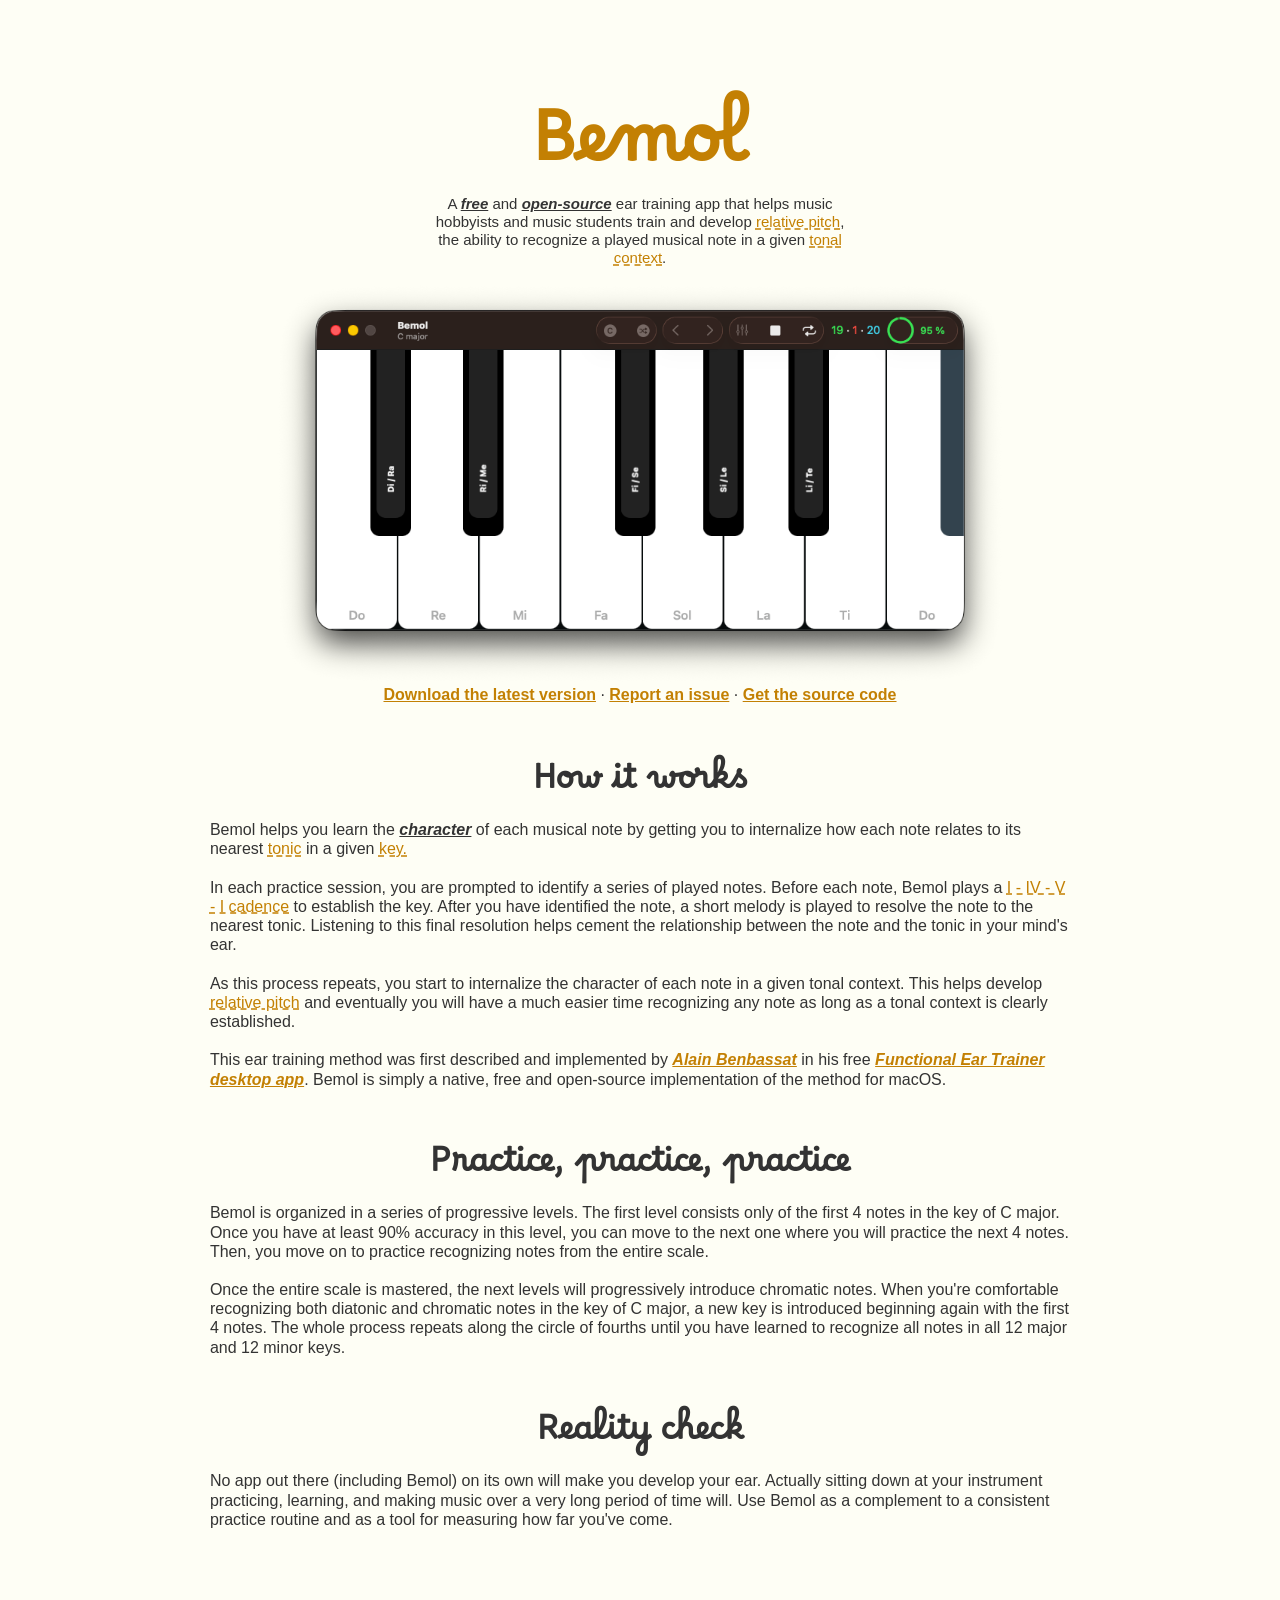
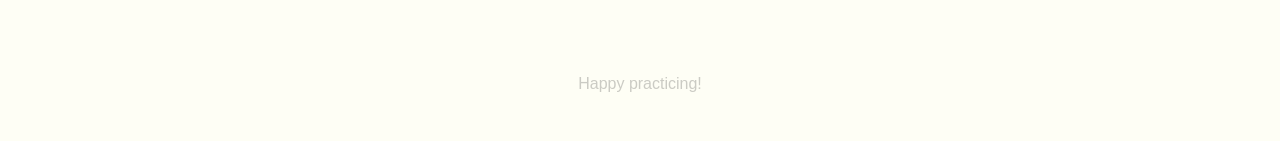
==== www/index.html @ 81cee124 "Add landing page" ====
<!DOCTYPE html>
<html lang="sv">
    <head>
        <link rel="canonical" href="https://bemol.fyi" />
        <link rel="icon" type="image/png" href="/assets/favicon-96x96.png" sizes="96x96" />
        <link rel="icon" type="image/svg+xml" href="/assets/favicon.svg" />
        <link rel="shortcut icon" href="/assets/favicon.ico" />
        <link rel="apple-touch-icon" sizes="180x180" href="/assets/apple-touch-icon.png" />
        <link rel="manifest" href="/assets/site.webmanifest" />        
        <meta name="msapplication-TileColor" content="#fefef5">
        <meta name="msapplication-TileImage" content="/assets/ms-icon-144x144.png">
        <link rel="mask-icon" href="/assets/safari-pinned-tab.svg">
        <meta name="theme-color" content="#fefef5">
        <link rel="preconnect" href="https://fonts.googleapis.com">
        <link rel="preconnect" href="https://fonts.gstatic.com" crossorigin>
        <link href="https://fonts.googleapis.com/css2?family=Borel&family=Momo+Signature&display=swap" rel="stylesheet">
        <link rel="stylesheet" href="./styles/main.css">
        <meta charset="utf-8">
        <meta name="viewport" content="width=device-width, initial-scale=1, maximum-scale=3, user-scalable=1">
        <meta name="description" content="Bemol helps people learn the character of each musical note by having them internalize how each note relates to its nearest tonic in a given key.>
        <meta property="og:type" content="website">
        <meta property="og:url" content="https://bemol.fyi">
        <meta property="og:title" content="Bemol &#8211; Develop relative pitch">
        <meta property="og:description" content="Bemol helps people learn the character of each musical note by having them internalize how each note relates to its nearest tonic in a given key.>
        <meta property="og:image" content="https://carotte.dev/assets/bemol-social.png">
        <title>Bemol &#8211; Develop relative pitch</title>
    </head>
    <body>
        <main>
            <div class="row">
                <h1 id="bemol" class="title">Bemol</h1>
                <p class="tagline">A <span class="highlight">free</span> and <span class="highlight">open-source</span> ear training app that helps music hobbyists and music students train and develop <a href="https://en.wikipedia.org/wiki/Relative_pitch" target="_blank">relative pitch</a>, the ability to recognize a played musical note in a given <a href="https://en.wikipedia.org/wiki/Tonic_(music)" target="_blank">tonal context</a>.</p>
            </div>
            <div class="row">
                <img src="./assets/bemol.png" class="showcase">
            </div>
            <div class="row">
                <span><a href="" target="_blank" class="cta">Download the latest version</a> · <a href="https://github.com/ftchirou/Bemol/issues/new" target="_blank" class="cta">Report an issue</a> · <a href="https://github.com/ftchirou/Bemol" target="_blank" class="cta">Get the source code</a></span>
            </div>
            <section>
                <div class="row">
                    <br>
                    <h2 id="#howItWorks">How it works</h2>
                    <p>Bemol helps you learn the <span class="highlight">character</span> of each musical note by getting you to internalize how each note relates to its nearest <a href="https://en.wikipedia.org/wiki/Tonic_(music)" target="_blank">tonic</a> in a given <a href="https://en.wikipedia.org/wiki/Key_(music)" target="_blank">key.</a><br><br>
                    In each practice session, you are prompted to identify a series of played notes. Before each note, Bemol plays a <a href="https://en.wikipedia.org/wiki/Cadence" target="_blank">I - IV - V - I cadence</a> to establish the key. After you have identified the note, a short melody is played to resolve the note to the nearest tonic. Listening to this final resolution helps cement the relationship between the note and the tonic in your mind's ear.<br><br>
                    As this process repeats, you start to internalize the character of each note in a given tonal context. This helps develop <a href="https://en.wikipedia.org/wiki/Relative_pitch" target="_blank">relative pitch</a> and eventually you will have a much easier time recognizing any note as long as a tonal context is clearly established.<br><br>
                    This ear training method was first described and implemented by <a href="https://www.miles.be/" target="_blank" class="highlight">Alain Benbassat</a> in his free <a href="https://www.miles.be/software/functional-ear-trainer-v2/" target="_blank" class="highlight">Functional Ear Trainer desktop app</a>. Bemol is simply a native, free and open-source implementation of the method for macOS.</p>
                </div>
            </section>
            <section>
                <div class="row">
                    <h2 id="#practice">Practice, practice, practice</h2>
                    <p>Bemol is organized in a series of progressive levels. The first level consists only of the first 4 notes in the key of C major. Once you have at least 90% accuracy in this level, you can move to the next one where you will practice the next 4 notes. Then, you move on to practice recognizing notes from the entire scale.<br><br>
                    Once the entire scale is mastered, the next levels will progressively introduce chromatic notes. When you're comfortable recognizing both diatonic and chromatic notes in the key of C major, a new key is introduced beginning again with the first 4 notes. The whole process repeats along the circle of fourths until you have learned to recognize all notes in all 12 major and 12 minor keys.</p>
                </div>
            </section>
            <section>
                <div class="row">
                    <h2 id="#realityCheck">Reality check</h2>
                    <p>No app out there (including Bemol) on its own will make you develop your ear. Actually sitting down at your instrument practicing, learning, and making music over a very long period of time will. Use Bemol as a complement to a consistent practice routine and as a tool for measuring how far you've come.</p>
                </div>
            </section>
        </main>
        <footer>Happy practicing!</footer>
    </body>
</html>
---- www/styles/main.css ----
* {
    -webkit-font-smoothing: antialiased;
    -moz-osx-font-smoothing: grayscale;
}

*,
*::before,
*::after {
  box-sizing: border-box;
}

:root {
    --background-color: #fefef5;
    --primary-color: #c38003;
    --primary-color-hover: #e9a11c;
    --primary-color-pressed: #cf8908;
    --link-decoration-color: #e5c790;
    --text-color: #333333;
    --footer-text-color: rgba(53, 52, 52, 0.25);
}

html, body {
    font-family: -apple-system, "BlinkMacSystemFont", "Avenir", "Avenir Next", "Segoe UI", "Roboto", "Oxygen", "Ubuntu", "Cantarell", "Fira Sans", "Droid Sans", "Helvetica Neue", sans-serif;    
    font-size: 100%;
    background-color: var(--background-color);
    text-align: left;
    color: var(--text-color);
    height: 100%;
    width: 100%;
    margin: inherit;
    -webkit-font-smoothing: antialiased;
    -moz-osx-font-smoothing: grayscale;
    text-rendering: optimizeLegibility;
}

body, footer {
    width: 80%;
    margin: auto;
}

main {
    display: flex;
    flex-direction: row;
    flex-wrap: wrap;
    align-items: center;
    justify-content: center;
    padding: 8%;
}

section {
    margin-top: 24px;
}

.row {
    width: 100%;
    display: grid;
    place-items: center;
}

.title {
    font-family: Borel, 'Momo Signature', -apple-system, "BlinkMacSystemFont", "Avenir", "Avenir Next", "Segoe UI", "Roboto", "Oxygen", "Ubuntu", "Cantarell", "Fira Sans", "Droid Sans", "Helvetica Neue", sans-serif;
    font-size: 68px;
    color: var(--primary-color);
    margin-bottom: 0;
    line-height: 1em;
}

.tagline {
    margin-top: 0;
    width: 50%;
    text-align: center;
    font-size: 15px;
}

h2 {
    font-family: Borel, 'Momo Signature', -apple-system, "BlinkMacSystemFont", "Avenir", "Avenir Next", "Segoe UI", "Roboto", "Oxygen", "Ubuntu", "Cantarell", "Fira Sans", "Droid Sans", "Helvetica Neue", sans-serif;
    font-size: 32px;
    line-height: 1em;
    margin-bottom: 0;
}

.showcase {
    width: 85%;
    max-width: 972px;
}

p {
    line-height: 1.2em;
}

a {
    color: var(--primary-color);
    text-decoration: underline dashed;
    font-weight: 500;
}

a:hover {
    color: var(--primary-color-hover);
}

a:active {
    color: var(--primary-color-pressed);
}

.highlight {
    font-style: italic;
    text-decoration: underline;
    font-weight: bold;
}

.cta {
    font-weight: bold;
    text-decoration: underline;
}

footer {
    padding: 48px;
    text-align: center;
    color: var(--footer-text-color);
}
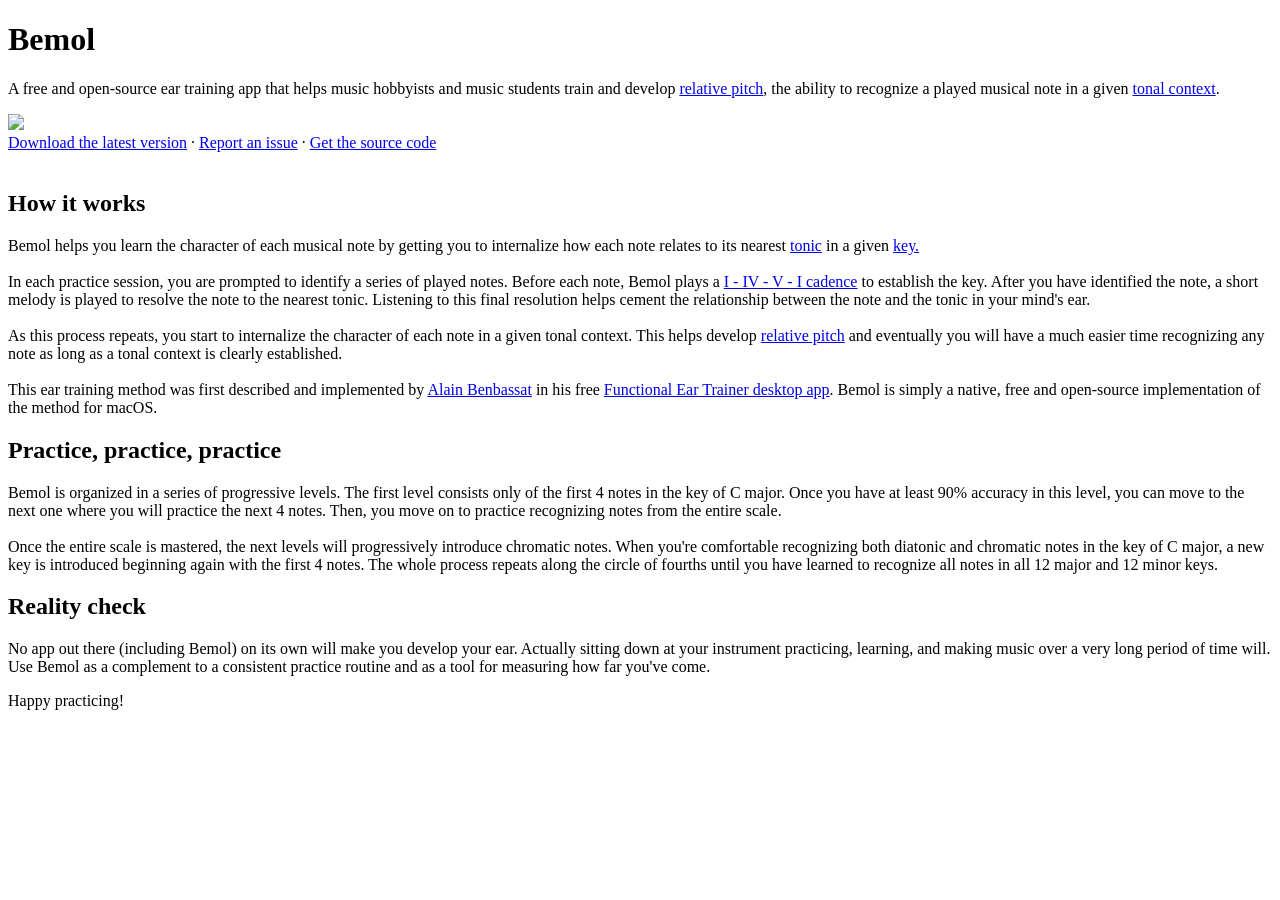
==== commit 72de3ff4: "Fix assets links" ====
--- a/www/index.html
+++ b/www/index.html
@@ -14,7 +14,7 @@
         <link rel="preconnect" href="https://fonts.googleapis.com">
         <link rel="preconnect" href="https://fonts.gstatic.com" crossorigin>
         <link href="https://fonts.googleapis.com/css2?family=Borel&family=Momo+Signature&display=swap" rel="stylesheet">
-        <link rel="stylesheet" href="./styles/main.css">
+        <link rel="stylesheet" href="/styles/main.css">
         <meta charset="utf-8">
         <meta name="viewport" content="width=device-width, initial-scale=1, maximum-scale=3, user-scalable=1">
         <meta name="description" content="Bemol helps people learn the character of each musical note by having them internalize how each note relates to its nearest tonic in a given key.>
@@ -22,7 +22,7 @@
         <meta property="og:url" content="https://bemol.fyi">
         <meta property="og:title" content="Bemol &#8211; Develop relative pitch">
         <meta property="og:description" content="Bemol helps people learn the character of each musical note by having them internalize how each note relates to its nearest tonic in a given key.>
-        <meta property="og:image" content="https://carotte.dev/assets/bemol-social.png">
+        <meta property="og:image" content="https://bemol.fyi/assets/bemol-social.png">
         <title>Bemol &#8211; Develop relative pitch</title>
     </head>
     <body>
@@ -32,10 +32,10 @@
                 <p class="tagline">A <span class="highlight">free</span> and <span class="highlight">open-source</span> ear training app that helps music hobbyists and music students train and develop <a href="https://en.wikipedia.org/wiki/Relative_pitch" target="_blank">relative pitch</a>, the ability to recognize a played musical note in a given <a href="https://en.wikipedia.org/wiki/Tonic_(music)" target="_blank">tonal context</a>.</p>
             </div>
             <div class="row">
-                <img src="./assets/bemol.png" class="showcase">
+                <img src="/assets/bemol.png" class="showcase">
             </div>
             <div class="row">
-                <span><a href="" target="_blank" class="cta">Download the latest version</a> · <a href="https://github.com/ftchirou/Bemol/issues/new" target="_blank" class="cta">Report an issue</a> · <a href="https://github.com/ftchirou/Bemol" target="_blank" class="cta">Get the source code</a></span>
+                <span><a href="https://github.com/ftchirou/Bemol/actions/runs/28158418162/artifacts/7873284077" target="_blank" class="cta">Download the latest version</a> · <a href="https://github.com/ftchirou/Bemol/issues/new" target="_blank" class="cta">Report an issue</a> · <a href="https://github.com/ftchirou/Bemol" target="_blank" class="cta">Get the source code</a></span>
             </div>
             <section>
                 <div class="row">
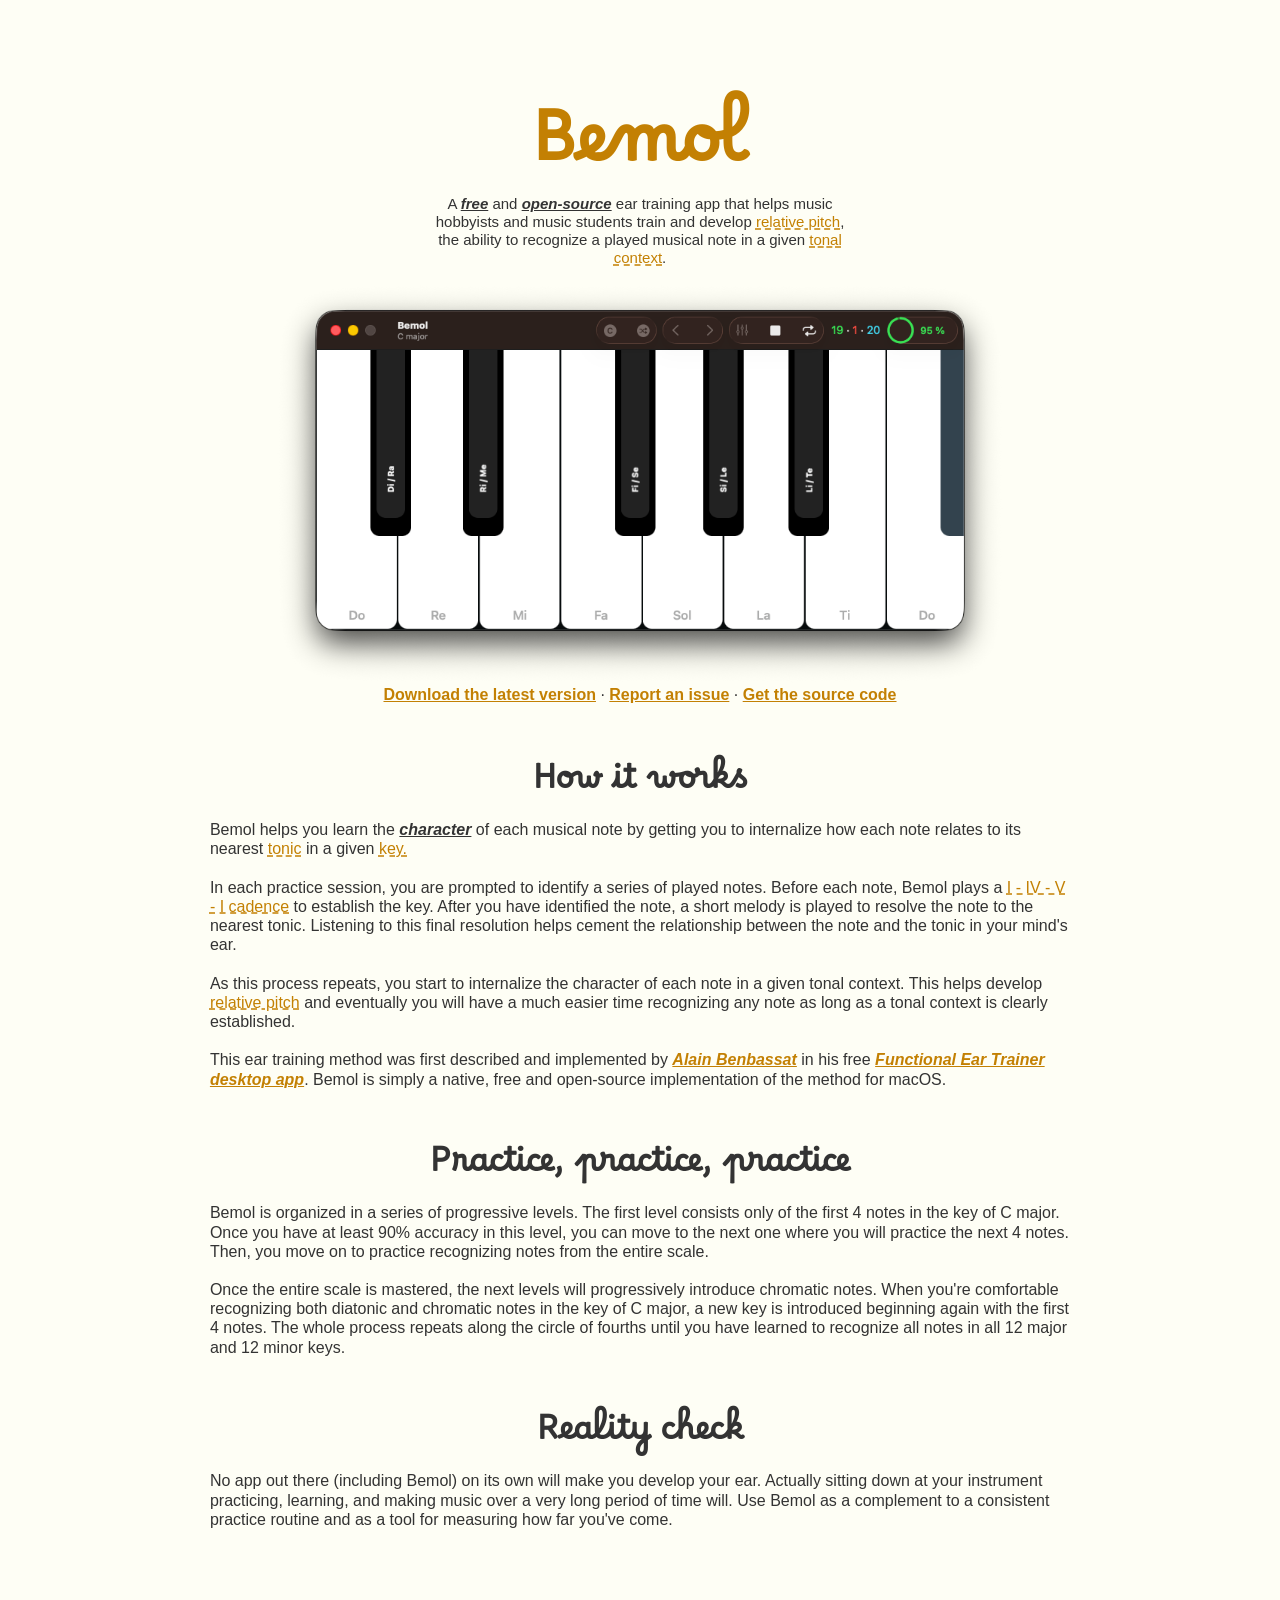
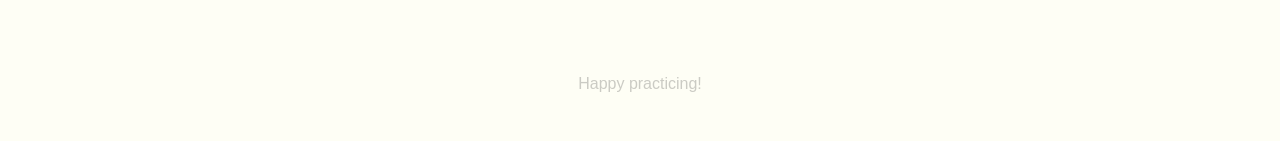
==== commit 8e903c86: "Update assets links" ====
--- a/www/index.html
+++ b/www/index.html
@@ -1,20 +1,20 @@
 <!DOCTYPE html>
-<html lang="sv">
+<html lang="en">
     <head>
         <link rel="canonical" href="https://bemol.fyi" />
-        <link rel="icon" type="image/png" href="/assets/favicon-96x96.png" sizes="96x96" />
-        <link rel="icon" type="image/svg+xml" href="/assets/favicon.svg" />
-        <link rel="shortcut icon" href="/assets/favicon.ico" />
-        <link rel="apple-touch-icon" sizes="180x180" href="/assets/apple-touch-icon.png" />
-        <link rel="manifest" href="/assets/site.webmanifest" />        
+        <link rel="icon" type="image/png" href="./assets/favicon-96x96.png" sizes="96x96" />
+        <link rel="icon" type="image/svg+xml" href="./assets/favicon.svg" />
+        <link rel="shortcut icon" href="./assets/favicon.ico" />
+        <link rel="apple-touch-icon" sizes="180x180" href="./assets/apple-touch-icon.png" />
+        <link rel="manifest" href="./assets/site.webmanifest" />        
         <meta name="msapplication-TileColor" content="#fefef5">
-        <meta name="msapplication-TileImage" content="/assets/ms-icon-144x144.png">
-        <link rel="mask-icon" href="/assets/safari-pinned-tab.svg">
+        <meta name="msapplication-TileImage" content="./assets/ms-icon-144x144.png">
+        <link rel="mask-icon" href="./assets/safari-pinned-tab.svg">
         <meta name="theme-color" content="#fefef5">
         <link rel="preconnect" href="https://fonts.googleapis.com">
         <link rel="preconnect" href="https://fonts.gstatic.com" crossorigin>
         <link href="https://fonts.googleapis.com/css2?family=Borel&family=Momo+Signature&display=swap" rel="stylesheet">
-        <link rel="stylesheet" href="/styles/main.css">
+        <link rel="stylesheet" href="./styles/main.css">
         <meta charset="utf-8">
         <meta name="viewport" content="width=device-width, initial-scale=1, maximum-scale=3, user-scalable=1">
         <meta name="description" content="Bemol helps people learn the character of each musical note by having them internalize how each note relates to its nearest tonic in a given key.>
@@ -32,10 +32,10 @@
                 <p class="tagline">A <span class="highlight">free</span> and <span class="highlight">open-source</span> ear training app that helps music hobbyists and music students train and develop <a href="https://en.wikipedia.org/wiki/Relative_pitch" target="_blank">relative pitch</a>, the ability to recognize a played musical note in a given <a href="https://en.wikipedia.org/wiki/Tonic_(music)" target="_blank">tonal context</a>.</p>
             </div>
             <div class="row">
-                <img src="/assets/bemol.png" class="showcase">
+                <img src="./assets/bemol.png" class="showcase">
             </div>
             <div class="row">
-                <span><a href="https://github.com/ftchirou/Bemol/actions/runs/28158418162/artifacts/7873284077" target="_blank" class="cta">Download the latest version</a> · <a href="https://github.com/ftchirou/Bemol/issues/new" target="_blank" class="cta">Report an issue</a> · <a href="https://github.com/ftchirou/Bemol" target="_blank" class="cta">Get the source code</a></span>
+                <span><a href="https://github.com/ftchirou/Bemol/actions/runs/28166715713/artifacts/7876706214" target="_blank" class="cta">Download the latest version</a> · <a href="https://github.com/ftchirou/Bemol/issues/new" target="_blank" class="cta">Report an issue</a> · <a href="https://github.com/ftchirou/Bemol" target="_blank" class="cta">Get the source code</a></span>
             </div>
             <section>
                 <div class="row">
--- a/www/styles/main.css
+++ b/www/styles/main.css
@@ -0,0 +1,120 @@
+* {
+    -webkit-font-smoothing: antialiased;
+    -moz-osx-font-smoothing: grayscale;
+}
+
+*,
+*::before,
+*::after {
+  box-sizing: border-box;
+}
+
+:root {
+    --background-color: #fefef5;
+    --primary-color: #c38003;
+    --primary-color-hover: #e9a11c;
+    --primary-color-pressed: #cf8908;
+    --link-decoration-color: #e5c790;
+    --text-color: #333333;
+    --footer-text-color: rgba(53, 52, 52, 0.25);
+}
+
+html, body {
+    font-family: -apple-system, "BlinkMacSystemFont", "Avenir", "Avenir Next", "Segoe UI", "Roboto", "Oxygen", "Ubuntu", "Cantarell", "Fira Sans", "Droid Sans", "Helvetica Neue", sans-serif;    
+    font-size: 100%;
+    background-color: var(--background-color);
+    text-align: left;
+    color: var(--text-color);
+    height: 100%;
+    width: 100%;
+    margin: inherit;
+    -webkit-font-smoothing: antialiased;
+    -moz-osx-font-smoothing: grayscale;
+    text-rendering: optimizeLegibility;
+}
+
+body, footer {
+    width: 80%;
+    margin: auto;
+}
+
+main {
+    display: flex;
+    flex-direction: row;
+    flex-wrap: wrap;
+    align-items: center;
+    justify-content: center;
+    padding: 8%;
+}
+
+section {
+    margin-top: 24px;
+}
+
+.row {
+    width: 100%;
+    display: grid;
+    place-items: center;
+}
+
+.title {
+    font-family: Borel, 'Momo Signature', -apple-system, "BlinkMacSystemFont", "Avenir", "Avenir Next", "Segoe UI", "Roboto", "Oxygen", "Ubuntu", "Cantarell", "Fira Sans", "Droid Sans", "Helvetica Neue", sans-serif;
+    font-size: 68px;
+    color: var(--primary-color);
+    margin-bottom: 0;
+    line-height: 1em;
+}
+
+.tagline {
+    margin-top: 0;
+    width: 50%;
+    text-align: center;
+    font-size: 15px;
+}
+
+h2 {
+    font-family: Borel, 'Momo Signature', -apple-system, "BlinkMacSystemFont", "Avenir", "Avenir Next", "Segoe UI", "Roboto", "Oxygen", "Ubuntu", "Cantarell", "Fira Sans", "Droid Sans", "Helvetica Neue", sans-serif;
+    font-size: 32px;
+    line-height: 1em;
+    margin-bottom: 0;
+}
+
+.showcase {
+    width: 85%;
+    max-width: 972px;
+}
+
+p {
+    line-height: 1.2em;
+}
+
+a {
+    color: var(--primary-color);
+    text-decoration: underline dashed;
+    font-weight: 500;
+}
+
+a:hover {
+    color: var(--primary-color-hover);
+}
+
+a:active {
+    color: var(--primary-color-pressed);
+}
+
+.highlight {
+    font-style: italic;
+    text-decoration: underline;
+    font-weight: bold;
+}
+
+.cta {
+    font-weight: bold;
+    text-decoration: underline;
+}
+
+footer {
+    padding: 48px;
+    text-align: center;
+    color: var(--footer-text-color);
+}
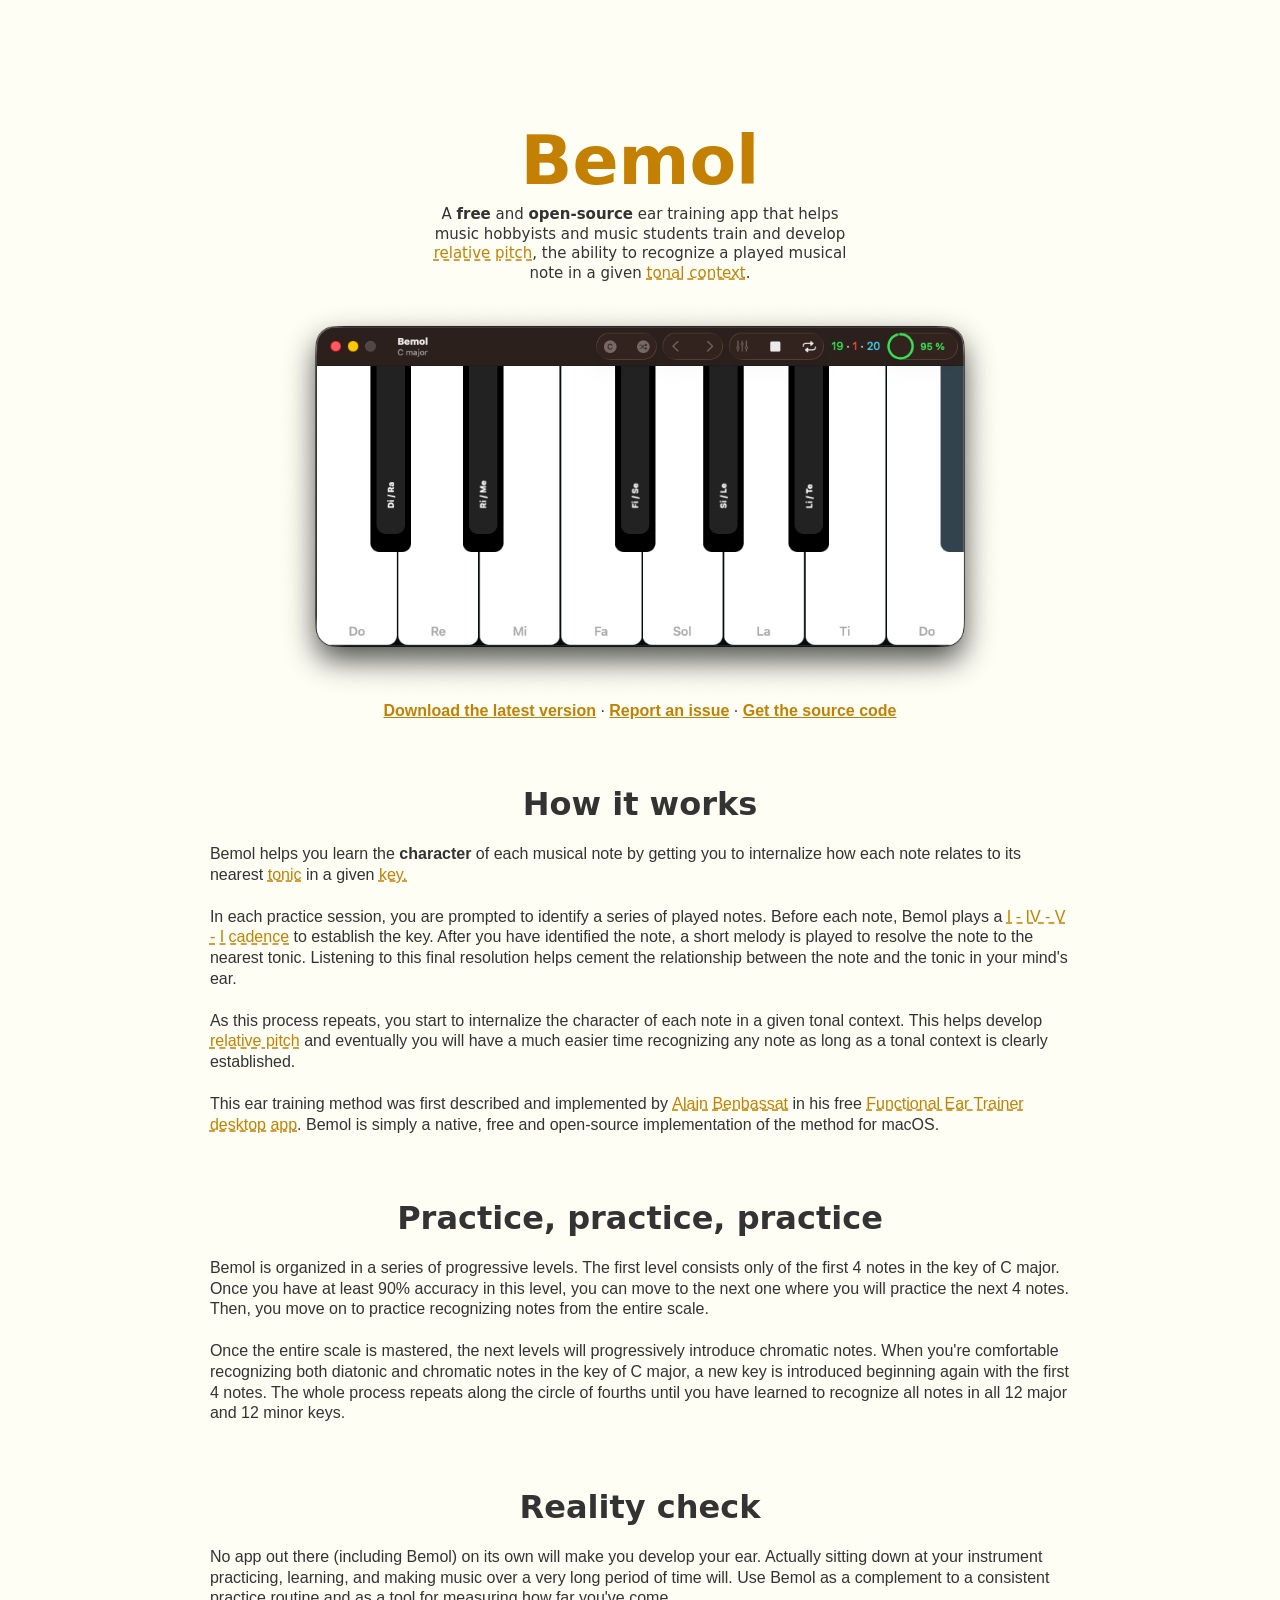
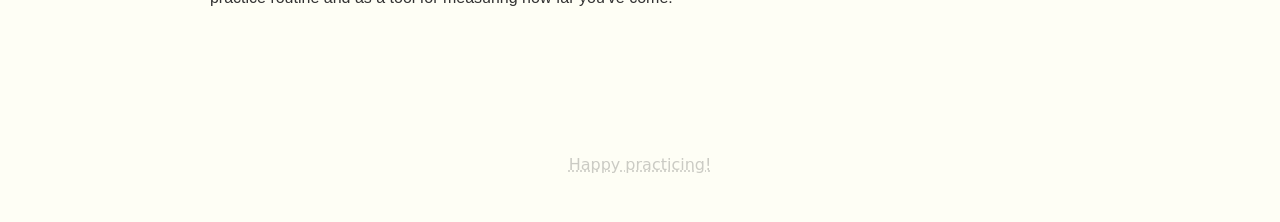
==== commit dcbe65f8: "Update download link" ====
--- a/www/index.html
+++ b/www/index.html
@@ -11,9 +11,6 @@
         <meta name="msapplication-TileImage" content="./assets/ms-icon-144x144.png">
         <link rel="mask-icon" href="./assets/safari-pinned-tab.svg">
         <meta name="theme-color" content="#fefef5">
-        <link rel="preconnect" href="https://fonts.googleapis.com">
-        <link rel="preconnect" href="https://fonts.gstatic.com" crossorigin>
-        <link href="https://fonts.googleapis.com/css2?family=Borel&family=Momo+Signature&display=swap" rel="stylesheet">
         <link rel="stylesheet" href="./styles/main.css">
         <meta charset="utf-8">
         <meta name="viewport" content="width=device-width, initial-scale=1, maximum-scale=3, user-scalable=1">
@@ -35,7 +32,7 @@
                 <img src="./assets/bemol.png" class="showcase">
             </div>
             <div class="row">
-                <span><a href="https://github.com/ftchirou/Bemol/actions/runs/28166715713/artifacts/7876706214" target="_blank" class="cta">Download the latest version</a> · <a href="https://github.com/ftchirou/Bemol/issues/new" target="_blank" class="cta">Report an issue</a> · <a href="https://github.com/ftchirou/Bemol" target="_blank" class="cta">Get the source code</a></span>
+                <span><a href="https://github.com/ftchirou/Bemol/actions/runs/28227657217/artifacts/7902139015" target="_blank" class="cta">Download the latest version</a> · <a href="https://github.com/ftchirou/Bemol/issues/new" target="_blank" class="cta">Report an issue</a> · <a href="https://github.com/ftchirou/Bemol" target="_blank" class="cta">Get the source code</a></span>
             </div>
             <section>
                 <div class="row">
@@ -44,7 +41,7 @@
                     <p>Bemol helps you learn the <span class="highlight">character</span> of each musical note by getting you to internalize how each note relates to its nearest <a href="https://en.wikipedia.org/wiki/Tonic_(music)" target="_blank">tonic</a> in a given <a href="https://en.wikipedia.org/wiki/Key_(music)" target="_blank">key.</a><br><br>
                     In each practice session, you are prompted to identify a series of played notes. Before each note, Bemol plays a <a href="https://en.wikipedia.org/wiki/Cadence" target="_blank">I - IV - V - I cadence</a> to establish the key. After you have identified the note, a short melody is played to resolve the note to the nearest tonic. Listening to this final resolution helps cement the relationship between the note and the tonic in your mind's ear.<br><br>
                     As this process repeats, you start to internalize the character of each note in a given tonal context. This helps develop <a href="https://en.wikipedia.org/wiki/Relative_pitch" target="_blank">relative pitch</a> and eventually you will have a much easier time recognizing any note as long as a tonal context is clearly established.<br><br>
-                    This ear training method was first described and implemented by <a href="https://www.miles.be/" target="_blank" class="highlight">Alain Benbassat</a> in his free <a href="https://www.miles.be/software/functional-ear-trainer-v2/" target="_blank" class="highlight">Functional Ear Trainer desktop app</a>. Bemol is simply a native, free and open-source implementation of the method for macOS.</p>
+                    This ear training method was first described and implemented by <a href="https://www.miles.be/" target="_blank">Alain Benbassat</a> in his free <a href="https://www.miles.be/software/functional-ear-trainer-v2/" target="_blank">Functional Ear Trainer desktop app</a>. Bemol is simply a native, free and open-source implementation of the method for macOS.</p>
                 </div>
             </section>
             <section>
--- a/www/styles/main.css
+++ b/www/styles/main.css
@@ -20,7 +20,7 @@
 }
 
 html, body {
-    font-family: -apple-system, "BlinkMacSystemFont", "Avenir", "Avenir Next", "Segoe UI", "Roboto", "Oxygen", "Ubuntu", "Cantarell", "Fira Sans", "Droid Sans", "Helvetica Neue", sans-serif;    
+    font-family: -apple-system-body, "BlinkMacSystemFont", "Avenir", "Avenir Next", "Segoe UI", "Roboto", "Oxygen", "Ubuntu", "Cantarell", "Fira Sans", "Droid Sans", "Helvetica Neue", sans-serif;    
     font-size: 100%;
     background-color: var(--background-color);
     text-align: left;
@@ -58,14 +58,15 @@
 }
 
 .title {
-    font-family: Borel, 'Momo Signature', -apple-system, "BlinkMacSystemFont", "Avenir", "Avenir Next", "Segoe UI", "Roboto", "Oxygen", "Ubuntu", "Cantarell", "Fira Sans", "Droid Sans", "Helvetica Neue", sans-serif;
+    font-family: -apple-system-headline, system-ui, "BlinkMacSystemFont", "Avenir", "Avenir Next", "Segoe UI", "Roboto", "Oxygen", "Ubuntu", "Cantarell", "Fira Sans", "Droid Sans", "Helvetica Neue", sans-serif;
     font-size: 68px;
     color: var(--primary-color);
-    margin-bottom: 0;
+    margin-bottom: 10px;
     line-height: 1em;
 }
 
 .tagline {
+    font-family: -apple-system-subheadline, system-ui, "BlinkMacSystemFont", "Avenir", "Avenir Next", "Segoe UI", "Roboto", "Oxygen", "Ubuntu", "Cantarell", "Fira Sans", "Droid Sans", "Helvetica Neue", sans-serif;
     margin-top: 0;
     width: 50%;
     text-align: center;
@@ -73,10 +74,10 @@
 }
 
 h2 {
-    font-family: Borel, 'Momo Signature', -apple-system, "BlinkMacSystemFont", "Avenir", "Avenir Next", "Segoe UI", "Roboto", "Oxygen", "Ubuntu", "Cantarell", "Fira Sans", "Droid Sans", "Helvetica Neue", sans-serif;
+    font-family: -apple-system, system-ui, "BlinkMacSystemFont", "Avenir", "Avenir Next", "Segoe UI", "Roboto", "Oxygen", "Ubuntu", "Cantarell", "Fira Sans", "Droid Sans", "Helvetica Neue", sans-serif;
     font-size: 32px;
     line-height: 1em;
-    margin-bottom: 0;
+    margin-bottom: 8px;
 }
 
 .showcase {
@@ -85,7 +86,7 @@
 }
 
 p {
-    line-height: 1.2em;
+    line-height: 1.3em;
 }
 
 a {
@@ -103,8 +104,6 @@
 }
 
 .highlight {
-    font-style: italic;
-    text-decoration: underline;
     font-weight: bold;
 }
 
@@ -114,7 +113,9 @@
 }
 
 footer {
+    font-family: -apple-system-footer, system-ui, "BlinkMacSystemFont", "Avenir", "Avenir Next", "Segoe UI", "Roboto", "Oxygen", "Ubuntu", "Cantarell", "Fira Sans", "Droid Sans", "Helvetica Neue", sans-serif;
     padding: 48px;
     text-align: center;
     color: var(--footer-text-color);
+    text-decoration: underline dotted;
 }
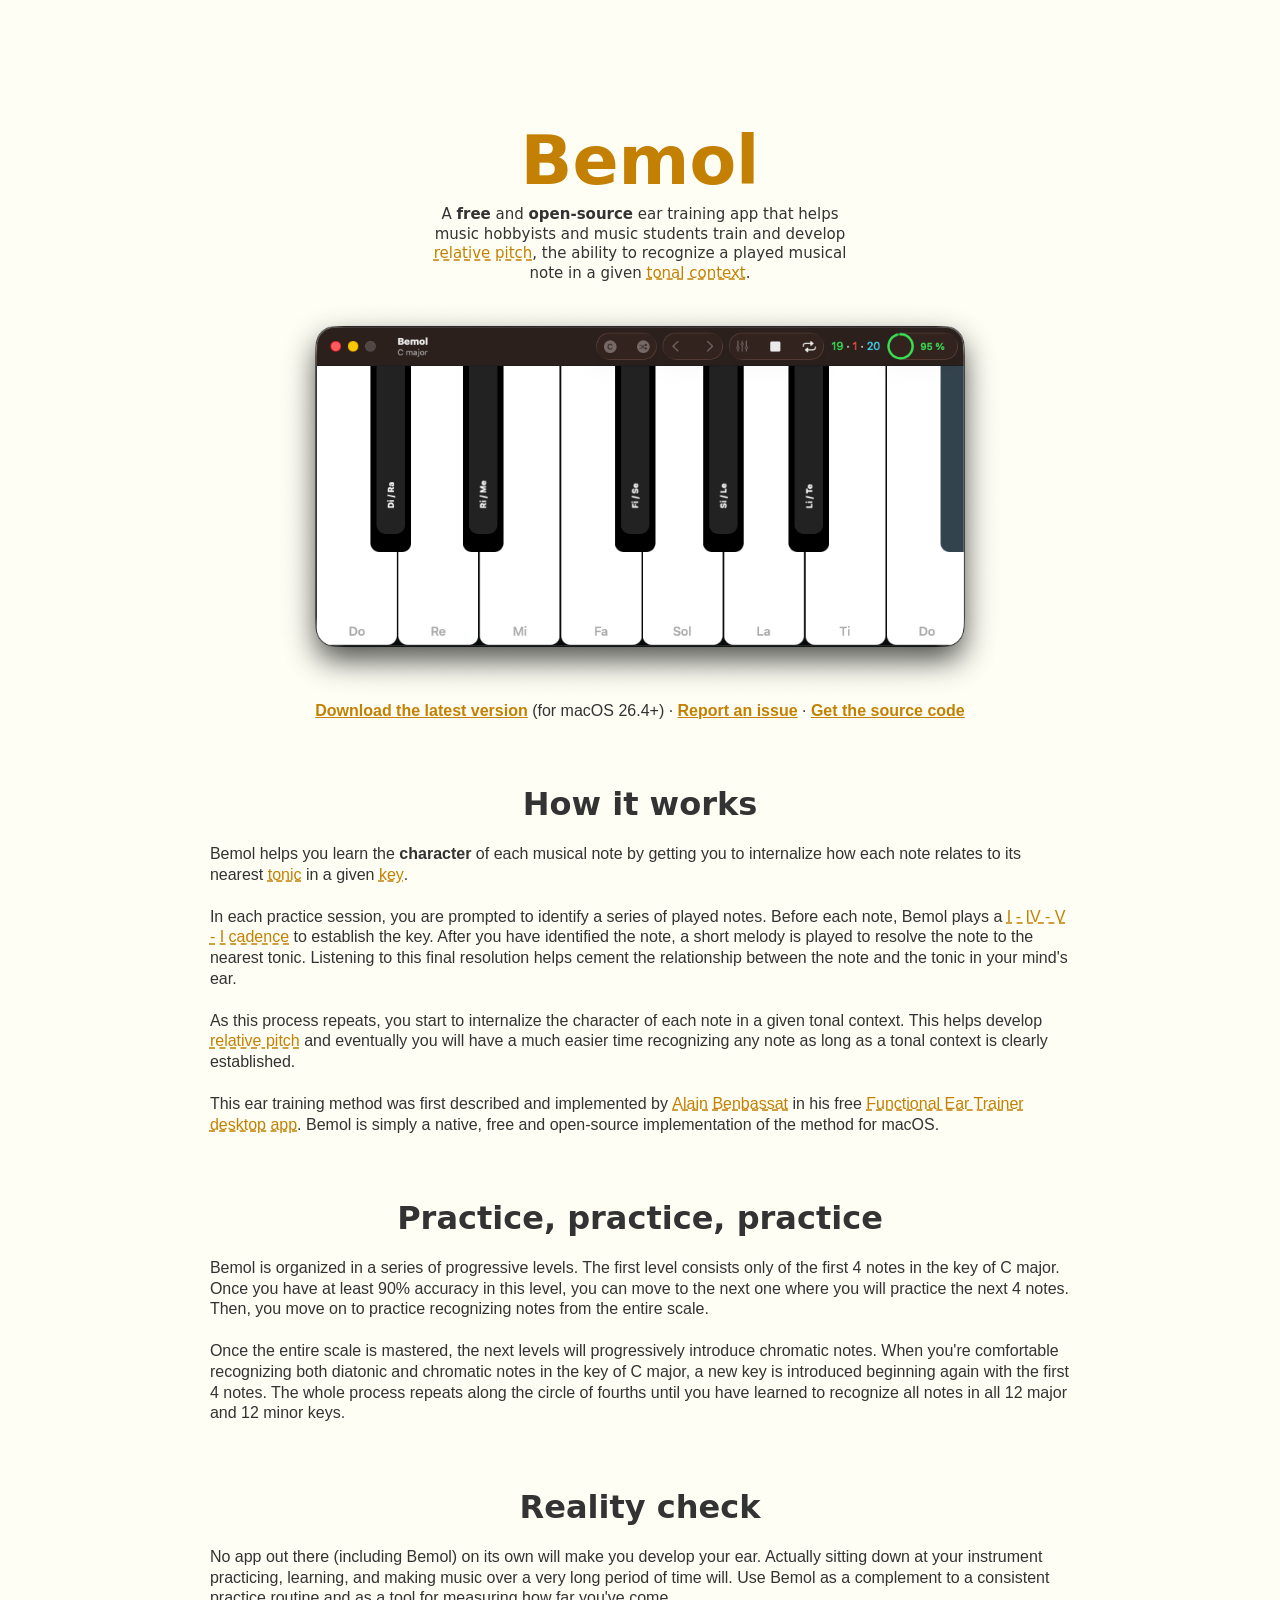
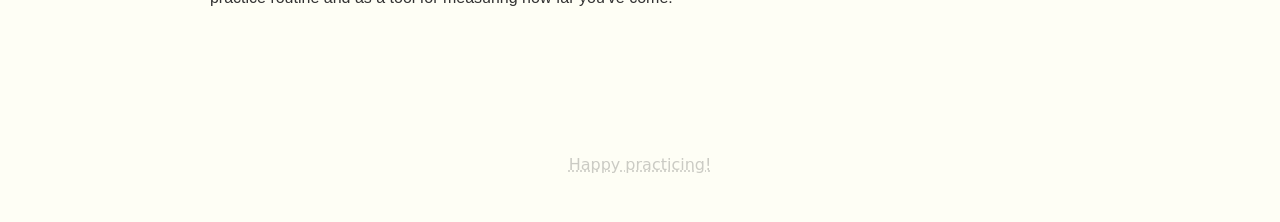
==== commit 7325b258: "Update public download URL" ====
--- a/www/index.html
+++ b/www/index.html
@@ -14,11 +14,11 @@
         <link rel="stylesheet" href="./styles/main.css">
         <meta charset="utf-8">
         <meta name="viewport" content="width=device-width, initial-scale=1, maximum-scale=3, user-scalable=1">
-        <meta name="description" content="Bemol helps people learn the character of each musical note by having them internalize how each note relates to its nearest tonic in a given key.>
+        <meta name="description" content="Bemol helps people learn the character of each musical note by having them internalize how each note relates to its nearest tonic in a given key.">
         <meta property="og:type" content="website">
         <meta property="og:url" content="https://bemol.fyi">
         <meta property="og:title" content="Bemol &#8211; Develop relative pitch">
-        <meta property="og:description" content="Bemol helps people learn the character of each musical note by having them internalize how each note relates to its nearest tonic in a given key.>
+        <meta property="og:description" content="Bemol helps people learn the character of each musical note by having them internalize how each note relates to its nearest tonic in a given key.">
         <meta property="og:image" content="https://bemol.fyi/assets/bemol-social.png">
         <title>Bemol &#8211; Develop relative pitch</title>
     </head>
@@ -32,13 +32,13 @@
                 <img src="./assets/bemol.png" class="showcase">
             </div>
             <div class="row">
-                <span><a href="https://github.com/ftchirou/Bemol/actions/runs/28227657217/artifacts/7902139015" target="_blank" class="cta">Download the latest version</a> · <a href="https://github.com/ftchirou/Bemol/issues/new" target="_blank" class="cta">Report an issue</a> · <a href="https://github.com/ftchirou/Bemol" target="_blank" class="cta">Get the source code</a></span>
+                <span><a href="https://storage.googleapis.com/bemol/2026.26.5/Bemol.zip" target="_blank" class="cta">Download the latest version</a> (for macOS 26.4+) · <a href="https://github.com/ftchirou/Bemol/issues/new" target="_blank" class="cta">Report an issue</a> · <a href="https://github.com/ftchirou/Bemol" target="_blank" class="cta">Get the source code</a></span>
             </div>
             <section>
                 <div class="row">
                     <br>
                     <h2 id="#howItWorks">How it works</h2>
-                    <p>Bemol helps you learn the <span class="highlight">character</span> of each musical note by getting you to internalize how each note relates to its nearest <a href="https://en.wikipedia.org/wiki/Tonic_(music)" target="_blank">tonic</a> in a given <a href="https://en.wikipedia.org/wiki/Key_(music)" target="_blank">key.</a><br><br>
+                    <p>Bemol helps you learn the <span class="highlight">character</span> of each musical note by getting you to internalize how each note relates to its nearest <a href="https://en.wikipedia.org/wiki/Tonic_(music)" target="_blank">tonic</a> in a given <a href="https://en.wikipedia.org/wiki/Key_(music)" target="_blank">key</a>.<br><br>
                     In each practice session, you are prompted to identify a series of played notes. Before each note, Bemol plays a <a href="https://en.wikipedia.org/wiki/Cadence" target="_blank">I - IV - V - I cadence</a> to establish the key. After you have identified the note, a short melody is played to resolve the note to the nearest tonic. Listening to this final resolution helps cement the relationship between the note and the tonic in your mind's ear.<br><br>
                     As this process repeats, you start to internalize the character of each note in a given tonal context. This helps develop <a href="https://en.wikipedia.org/wiki/Relative_pitch" target="_blank">relative pitch</a> and eventually you will have a much easier time recognizing any note as long as a tonal context is clearly established.<br><br>
                     This ear training method was first described and implemented by <a href="https://www.miles.be/" target="_blank">Alain Benbassat</a> in his free <a href="https://www.miles.be/software/functional-ear-trainer-v2/" target="_blank">Functional Ear Trainer desktop app</a>. Bemol is simply a native, free and open-source implementation of the method for macOS.</p>
